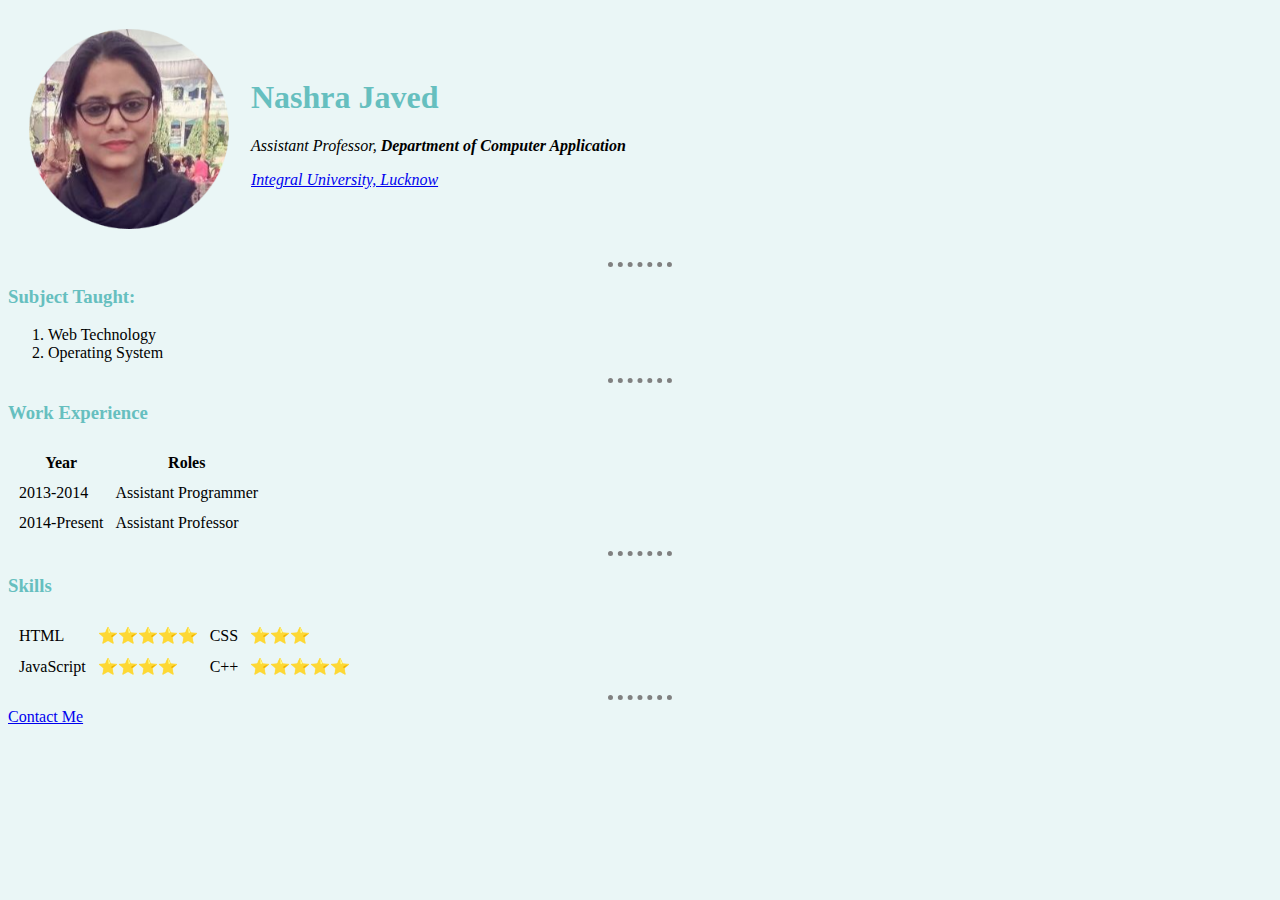
==== index.html @ 0f46cbc0 "Add files via upload" ====
<!DOCTYPE html>
<html lang="en">
<head>
    <meta charset="UTF-8">
    <meta name="viewport" content="width=device-width, initial-scale=1.0">
    <title>Nashra's Personal Site</title>
    <link rel="stylesheet" href="CSS/style.css">
</head>
<body>
<table cellspacing=20>
    <tr>
    <td><img src="Image/nJ.png" alt="nJ's Image" height="200" width="200"></td>
    <td><h1>Nashra Javed</h1>
    <p><em>Assistant Professor, <strong>Department of Computer Application</strong></p>
    <p><a href="https://iul.ac.in">Integral University, Lucknow</a></p></em></td>
    </tr>
</table>   
    <hr>
    <h3>Subject Taught:</h3>
    <ol type="1">
        <li>Web Technology</li>
        <li> Operating System</li>
    </ol>
    <hr>
    <h3>Work Experience</h3>
    <table cellspacing=10>
        <tr><th>Year</th><th>Roles</th></tr>
        <tr><td>2013-2014</td><td>Assistant Programmer</td>
        <tr><td>2014-Present</td><td>Assistant Professor</td></tr>
    </table>
    <hr>
    <h3>Skills</h3>
    <table cellspacing=10>
        <tr>
            <td>HTML</td><td>⭐⭐⭐⭐⭐</td>
            <td>CSS</td><td>⭐⭐⭐</td>
        </tr>
        <tr>
            <td>JavaScript</td><td>⭐⭐⭐⭐</td>
            <td>C++</td><td>⭐⭐⭐⭐⭐</td>
        </tr>
    </table>
<hr>
    <a href="Contact.html"> Contact Me</a>
</body>
</html>
---- CSS/style.css ----
body
    {
     background-color: #EAf6f6;   
    }
    hr
    {
        border-style: none;
        border-top-style: dotted;
        border-color: gray;
        border-width: 5px;
        width:5%;
    }
    h1
    {
        color: #66BFBF;
    }
    h3
    {
        color: #66BFBF;
    }
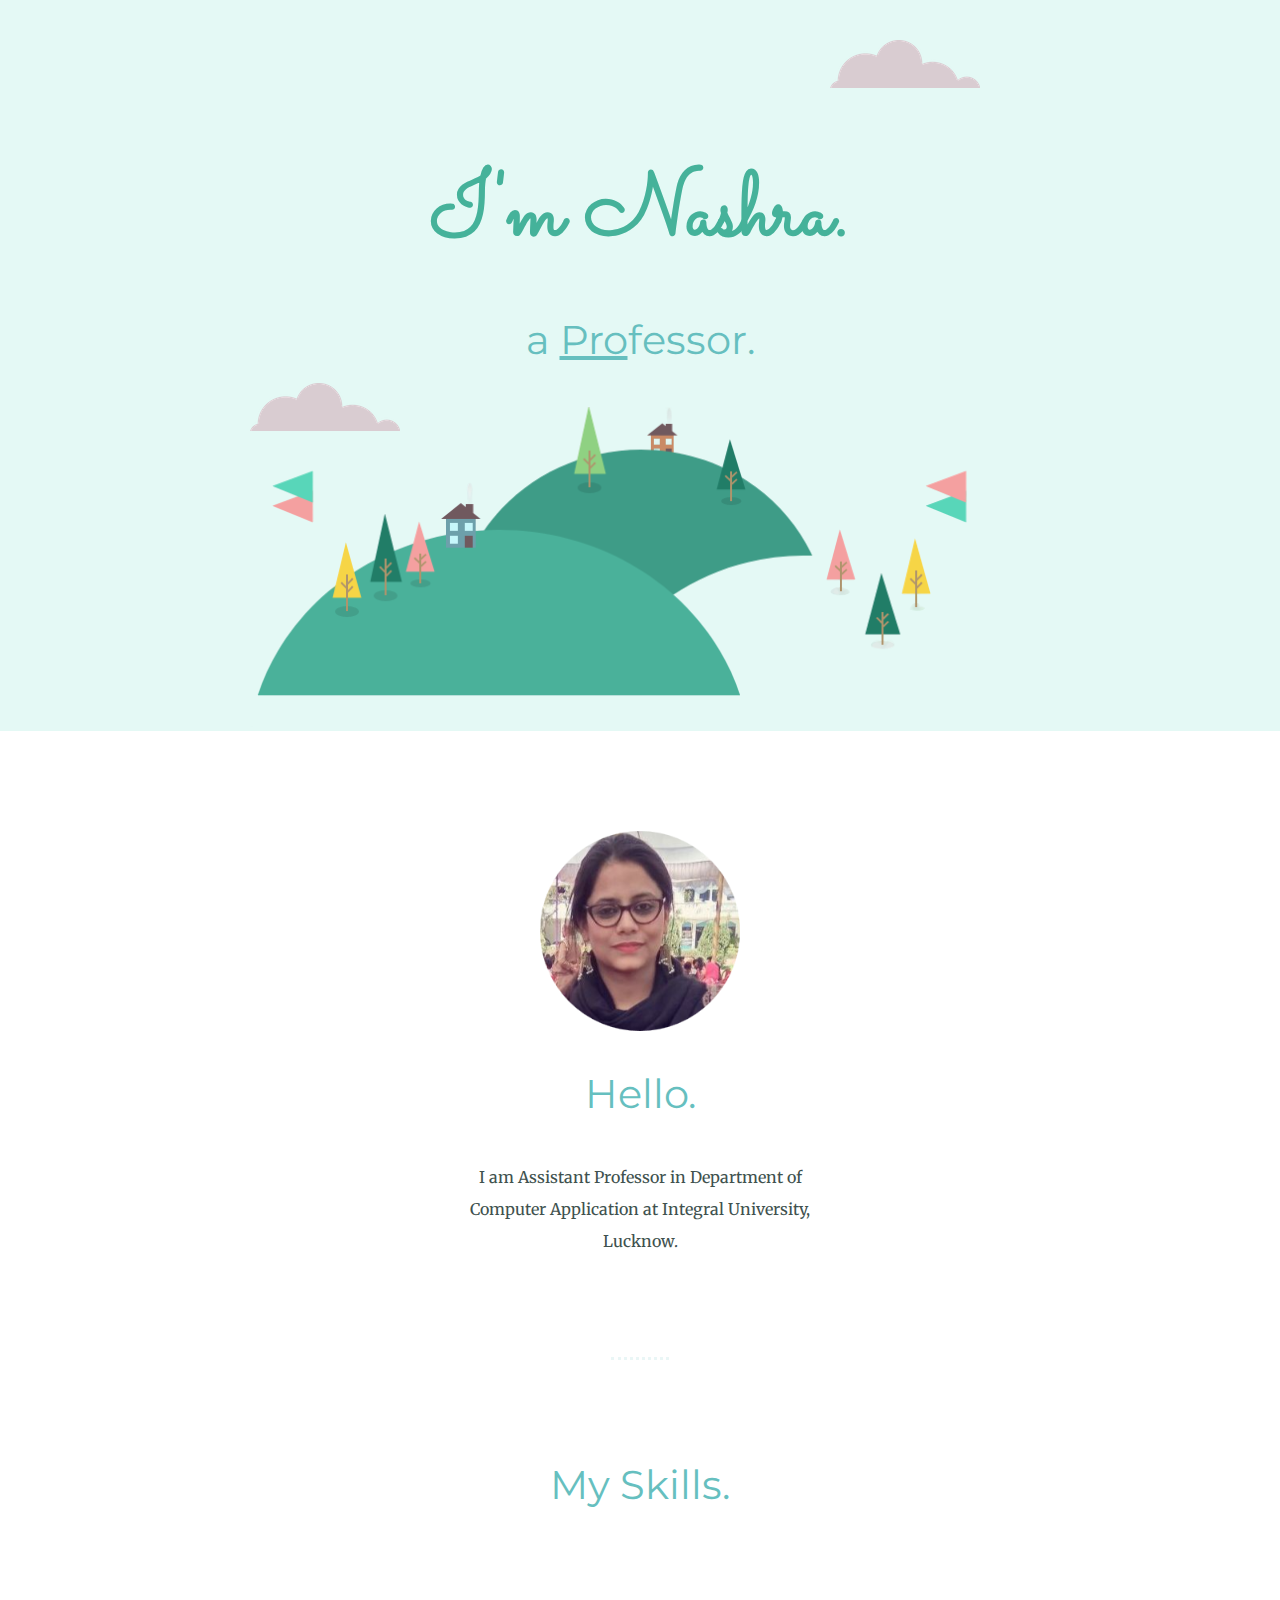
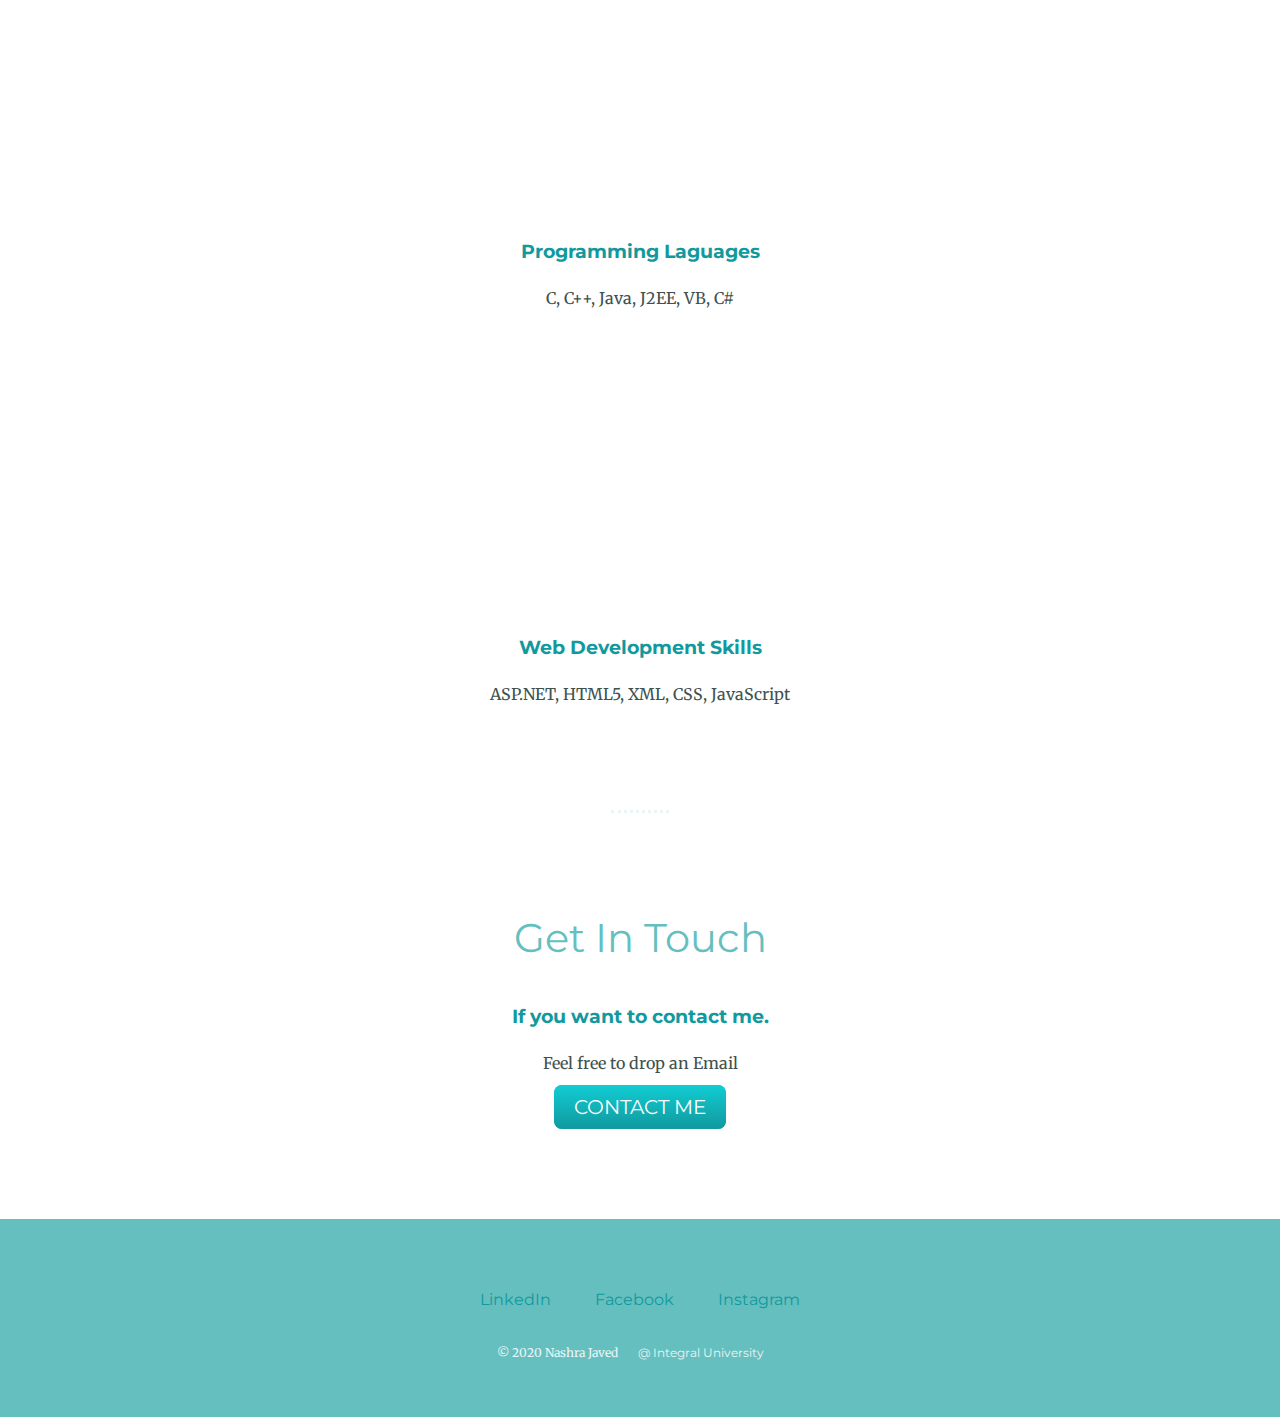
==== commit 0ac69430: "Add files via upload" ====
--- a/index.html
+++ b/index.html
@@ -3,44 +3,57 @@
 <head>
     <meta charset="UTF-8">
     <meta name="viewport" content="width=device-width, initial-scale=1.0">
-    <title>Nashra's Personal Site</title>
+    <title>Nashra Javed</title>
     <link rel="stylesheet" href="CSS/style.css">
+    <link rel="icon" href="favicon.ico">
+    <link href="https://fonts.googleapis.com/css2?family=Merriweather&family=Montserrat&family=Sacramento&display=swap" rel="stylesheet">
+</head>
 </head>
 <body>
-<table cellspacing=20>
-    <tr>
-    <td><img src="Image/nJ.png" alt="nJ's Image" height="200" width="200"></td>
-    <td><h1>Nashra Javed</h1>
-    <p><em>Assistant Professor, <strong>Department of Computer Application</strong></p>
-    <p><a href="https://iul.ac.in">Integral University, Lucknow</a></p></em></td>
-    </tr>
-</table>   
+<div class="Top_Container">
+    <img class="top_cloud" src="Images/cloud.png" alt="cloud_image">
+    <h1>I'm Nashra.</h1>
+    <h2>a <span class="pro">Pro</span>fessor.</h2>
+    <img class="bottom_cloud" src="Images/cloud.png" alt="cloud_image">
+    <img src="Images/mountain.png" alt="mountain_image">
+</div>
+<div class="middle-container">
+    <div class="profile">
+      <img class="profilepic" src="Images/nJ.png" alt="" height="200px" width="200px">
+      <h2>Hello.</h2>
+      <p class="intro">I am Assistant Professor in Department of Computer Application at Integral University, Lucknow.</p>
+    </div>
     <hr>
-    <h3>Subject Taught:</h3>
-    <ol type="1">
-        <li>Web Technology</li>
-        <li> Operating System</li>
-    </ol>
+    <div class="skills">
+      <h2>My Skills.</h2>
+      <div class="skill-row">
+        <iframe src="https://giphy.com/embed/d9IfL7seBexHLct75B" width="150" height="150" frameBorder="0" class="giphy-embed" allowFullScreen></iframe><p><a href="https://giphy.com/stickers/webalchlab-webalchemy-webalchlab-development-d9IfL7seBexHLct75B"></a></p>
+        <h3>Programming Laguages</h3>
+        <p>C, C++, Java, J2EE, VB, C#</p>
+      </div>
+      <div class="skill-row">
+        <img class="" src="" alt="">
+        <iframe src="https://giphy.com/embed/SbKpNEhb8Shysqs4YU" width="150" height="150" frameBorder="0" class="giphy-embed" allowFullScreen></iframe><p><a href="https://giphy.com/gifs/ducky-eco-desktop-ducky-climate-championship-SbKpNEhb8Shysqs4YU"></a></p>
+        <h3>Web Development Skills</h3>
+        <p>ASP.NET, HTML5, XML, CSS, JavaScript</p>
+      </div>
+    </div>
     <hr>
-    <h3>Work Experience</h3>
-    <table cellspacing=10>
-        <tr><th>Year</th><th>Roles</th></tr>
-        <tr><td>2013-2014</td><td>Assistant Programmer</td>
-        <tr><td>2014-Present</td><td>Assistant Professor</td></tr>
-    </table>
-    <hr>
-    <h3>Skills</h3>
-    <table cellspacing=10>
-        <tr>
-            <td>HTML</td><td>⭐⭐⭐⭐⭐</td>
-            <td>CSS</td><td>⭐⭐⭐</td>
-        </tr>
-        <tr>
-            <td>JavaScript</td><td>⭐⭐⭐⭐</td>
-            <td>C++</td><td>⭐⭐⭐⭐⭐</td>
-        </tr>
-    </table>
-<hr>
-    <a href="Contact.html"> Contact Me</a>
-</body>
+    <div class="contact-me">
+      <h2>Get In Touch</h2>
+      <h3>If you want to contact me.</h3>
+      <p>Feel free to drop an Email</p>
+      <a class="btn" href="mailto:nashra@iul.ac.in">CONTACT ME</a><br>
+      </div>
+  </div>
+  
+  <div class="bottom-container">
+      <br>
+    <a class="footer-link" href="https://in.linkedin.com/in/nashra-javed-45530666">LinkedIn  </a>
+    <a class="footer-link" href="https://www.facebook.com/NashraJaved">Facebook  </a>
+    <a class="footer-link" href="https://instagram.com/nashra_javed?igshid=1xle60pmwzy10=">Instagram</a>
+    <p class="copyright">© 2020 Nashra Javed<a class="footer" href="https://iul.ac.in/ca/Faculty.aspx">@ Integral University</a></p>
+  </div>
+
+    </body>
 </html>--- a/CSS/style.css
+++ b/CSS/style.css
@@ -1,20 +1,151 @@
+
+
+
+    .pro
+    {
+        text-decoration: underline;
+    }
     body
     {
-     background-color: #EAf6f6;   
+        margin: 0;
+        text-align: center;
+        font-family: 'Merriweather', serif;
+        color: #40514E;
+    }
+    h1
+    {
+        font-size: 5.625rem;
+        margin: 50px auto 0 auto;
+        font-family: 'Sacramento', cursive;
+        color: #45b29a;
+    }
+    h2
+    {
+        
+        font-family: 'Montserrat', sans-serif;
+        font-size: 2.5rem;
+        color:#66BFBF;
+        font-weight: normal;
+        padding-bottom: 10px;
+     
+    }
+    h3
+    {
+        font-family: 'Montserrat', sans-serif;
+        color: #11999E;
+    }
+
+    .Top_Container
+    {
+        background-color: #E4F9F5;
+        position: relative;
+        padding-top: 100px;
+
+    }
+    .middle-container
+    {
+       margin: 100px 0 100px 0;
+    }
+    .bottom-container
+    {
+        background-color: #66BFBF;
+        padding: 50px 0 20px;
+    }
+    .top_cloud
+    {
+        position: absolute;
+        right: 300px;
+        top: 40px;
+        
+
+
+    }
+    .bottom_cloud
+    {
+        position: absolute;
+        left: 250px;
+        bottom: 300px;
+    }
+    a
+    {
+        color: #11999E;
+    }
+    .skill-row
+    {
+        width: 50%;
+        margin: 100px auto 100px auto;
+    }
+    .intro
+    {
+        width: 30%;
+        margin: auto;
+    }
+    p
+    {
+        line-height: 2;
     }
     hr
     {
-        border-style: none;
-        border-top-style: dotted;
-        border-color: gray;
-        border-width: 5px;
-        width:5%;
+        border: dotted #EAF6F6;
+        border-bottom: none;
+        width: 4%;
+        margin: 100px auto;
     }
-    h1
+    .contact-me
     {
-        color: #66BFBF;
+        width: 40%;
+        margin: 40px auto 60px;
     }
-    h3
+    .btn {
+        background: #11cdd4;
+        background-image: -webkit-linear-gradient(top, #11cdd4, #11999e);
+        background-image: -moz-linear-gradient(top, #11cdd4, #11999e);
+        background-image: -ms-linear-gradient(top, #11cdd4, #11999e);
+        background-image: -o-linear-gradient(top, #11cdd4, #11999e);
+        background-image: linear-gradient(to bottom, #11cdd4, #11999e);
+        -webkit-border-radius: 8;
+        -moz-border-radius: 8;
+        border-radius: 8px;
+        font-family: 'Montserrat', sans-serif;
+        color: #ffffff;
+        font-size: 20px;
+        padding: 10px 20px 10px 20px;
+        text-decoration: none;
+      }
+      
+      .btn:hover {
+        background: #30e3cb;
+        background-image: -webkit-linear-gradient(top, #30e3cb, #2bc4ad);
+        background-image: -moz-linear-gradient(top, #30e3cb, #2bc4ad);
+        background-image: -ms-linear-gradient(top, #30e3cb, #2bc4ad);
+        background-image: -o-linear-gradient(top, #30e3cb, #2bc4ad);
+        background-image: linear-gradient(to bottom, #30e3cb, #2bc4ad);
+        text-decoration: none;
+      }
+      a
+      {
+          color: #11999E;
+          font-family: 'Montserrat', sans-serif;
+          margin: 10px 20px;
+          text-decoration: none;
+          
+      }
+
+    a:hover
     {
-        color: #66BFBF;
+        color: #EAF6F6;
     }
+    .copyright
+    {
+        color: #EAF6F6;
+        font-size: 0.75rem;
+        padding: 20px 0px;
+    }
+    .footer
+    {
+        color: #EAF6F6;
+        font-size: 0.75rem;
+        padding: 20px 0px;
+    }
+ 
+
